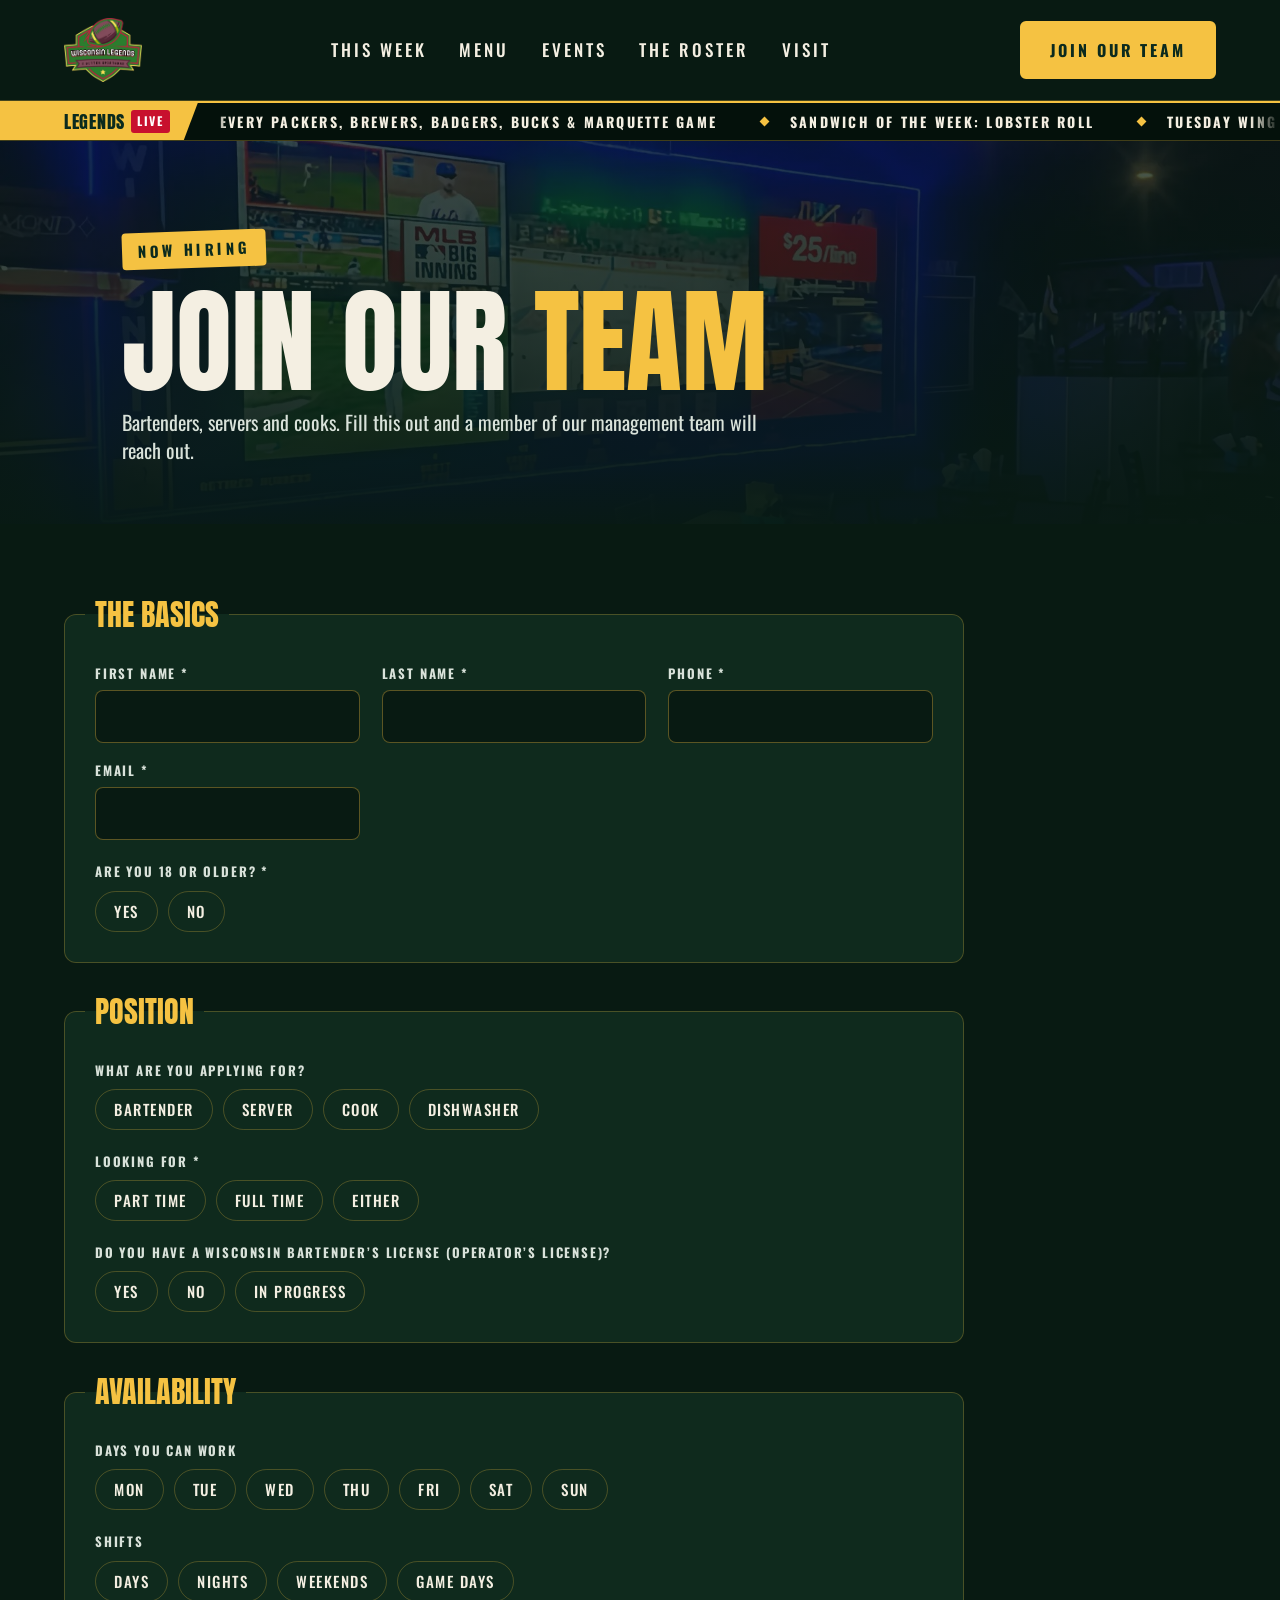
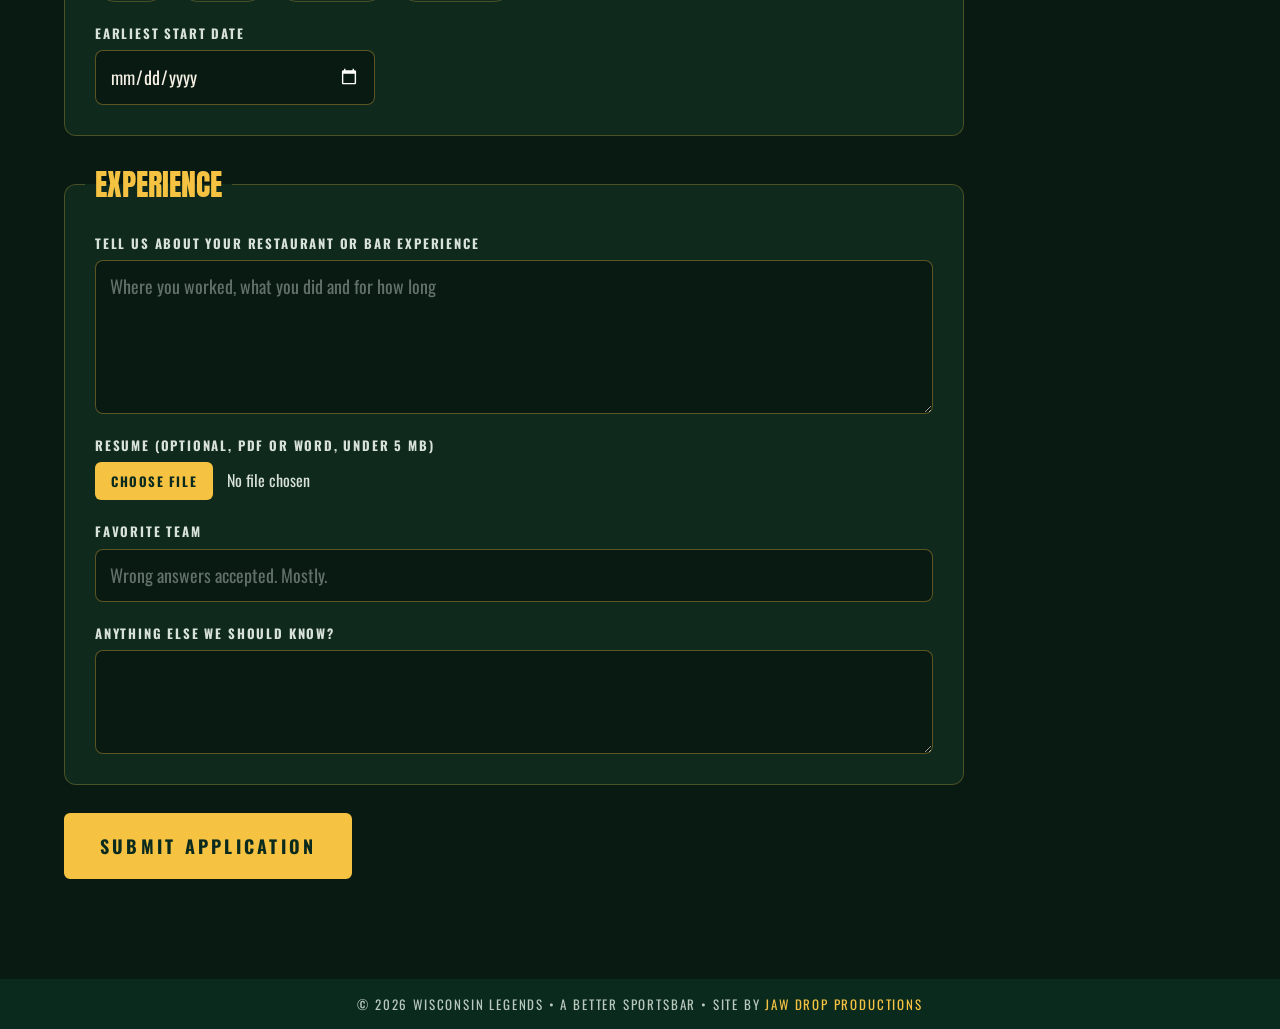
==== apply.html @ 624fd3b6 "Add files via upload" ====
<!doctype html>
<html lang="en">
<head>
<meta charset="utf-8">
<meta name="viewport" content="width=device-width, initial-scale=1">
<title>Join Our Team | Wisconsin Legends, Okauchee WI</title>
<meta name="description" content="Now hiring bartenders, servers and cooks at Wisconsin Legends in Okauchee, WI. Apply online.">
<link rel="icon" type="image/png" href="images/favicon.png">
<link rel="preconnect" href="https://fonts.googleapis.com">
<link rel="preconnect" href="https://fonts.gstatic.com" crossorigin>
<link href="https://fonts.googleapis.com/css2?family=Anton&family=Oswald:wght@400;500;700&display=swap" rel="stylesheet">
<link rel="stylesheet" href="styles.css?v=20261103q">
</head>
<body>

<header class="topbar">
<nav class="nav">
  <a class="logo" href="index.html"><img src="images/logo.png" alt="Wisconsin Legends"></a>
  <ul>
    <li><a href="index.html#week">This Week</a></li>
    <li><a href="menu.html">Menu</a></li>
    <li><a href="index.html#events">Events</a></li>
    <li><a href="index.html#crew">The Roster</a></li>
    <li><a href="index.html#visit">Visit</a></li>
  </ul>
  <a class="btn btn-gold" href="apply.html">Join Our Team</a>
</nav>
  <div class="ticker" aria-label="Legends news">
    <span class="tk-label">Legends<b>Live</b></span>
    <div class="tk-track"><div class="tk-move"><span class="tk-item">Every Packers, Brewers, Badgers, Bucks &amp; Marquette game</span><span class="tk-item">Sandwich of the Week: Lobster Roll</span><span class="tk-item">Tuesday Wing Night: 75&cent; wings + Bingo at 6:30</span><span class="tk-item">Wednesday: $3 Tacos</span><span class="tk-item">Friday Fish Fry</span><span class="tk-item">Breakfast from 11 AM for noon Packers kickoffs</span><span class="tk-item">Widows Weekend: Sat Nov 21</span><span class="tk-item">Thankful &amp; Thirsty: Wed Nov 25</span><span class="tk-item">Jingle &amp; Mingle: Sat Dec 19</span><span class="tk-item">N49W34630 E Wisconsin Ave, Okauchee</span><span class="tk-item">(262) 468-2008</span><span aria-hidden="true" class="tk-dup"><span class="tk-item">Every Packers, Brewers, Badgers, Bucks &amp; Marquette game</span><span class="tk-item">Sandwich of the Week: Lobster Roll</span><span class="tk-item">Tuesday Wing Night: 75&cent; wings + Bingo at 6:30</span><span class="tk-item">Wednesday: $3 Tacos</span><span class="tk-item">Friday Fish Fry</span><span class="tk-item">Breakfast from 11 AM for noon Packers kickoffs</span><span class="tk-item">Widows Weekend: Sat Nov 21</span><span class="tk-item">Thankful &amp; Thirsty: Wed Nov 25</span><span class="tk-item">Jingle &amp; Mingle: Sat Dec 19</span><span class="tk-item">N49W34630 E Wisconsin Ave, Okauchee</span><span class="tk-item">(262) 468-2008</span></span></div></div>
  </div>
</header>

<header class="page-hero apply-hero">
  <div class="wrap">
    <span class="tag">Now Hiring</span>
    <h1 style="margin-top:22px">Join Our <span class="hl">Team</span></h1>
    <p>Bartenders, servers and cooks. Fill this out and a member of our management team will reach out.</p>
  </div>
</header>

<section class="apply">
  <div class="wrap">
    <div class="sent" id="sent" hidden>
      <span class="tag">Application Received</span>
      <h2>You&rsquo;re on the <span class="hl">Depth Chart</span></h2>
      <p>Thanks for applying. We&rsquo;ll look it over and reach out soon.</p>
      <a class="btn btn-gold" href="index.html">Back to Home</a>
    </div>
    <form id="apply" class="aform" action="https://formsubmit.co/weissj1010@gmail.com" method="POST" enctype="multipart/form-data">
      <input type="hidden" name="_subject" value="New Job Application - Wisconsin Legends">
      <input type="hidden" name="_template" value="table">
      <input type="hidden" name="_captcha" value="false">
      <input type="hidden" name="_next" id="next" value="">
      <input type="text" name="_honey" class="hp" tabindex="-1" autocomplete="off">

      <fieldset><legend>The Basics</legend>
        <div class="grid2">
          <label class="fld"><span>First Name *</span><input name="First Name" required autocomplete="given-name"></label>
          <label class="fld"><span>Last Name *</span><input name="Last Name" required autocomplete="family-name"></label>
          <label class="fld"><span>Phone *</span><input name="Phone" type="tel" required autocomplete="tel"></label>
          <label class="fld"><span>Email *</span><input name="email" type="email" required autocomplete="email"></label>
        </div>
        <div class="q"><span>Are you 18 or older? *</span><div class="opts"><label class="chk"><input type="radio" name="18 or Older" value="Yes" required><span>Yes</span></label><label class="chk"><input type="radio" name="18 or Older" value="No" required><span>No</span></label></div></div>
      </fieldset>

      <fieldset><legend>Position</legend>
        <div class="q"><span>What are you applying for?</span><div class="opts"><label class="chk"><input type="checkbox" name="Position" value="Bartender"><span>Bartender</span></label><label class="chk"><input type="checkbox" name="Position" value="Server"><span>Server</span></label><label class="chk"><input type="checkbox" name="Position" value="Cook"><span>Cook</span></label><label class="chk"><input type="checkbox" name="Position" value="Dishwasher"><span>Dishwasher</span></label></div></div>
        <div class="q"><span>Looking for *</span><div class="opts"><label class="chk"><input type="radio" name="Hours" value="Part Time" required><span>Part Time</span></label><label class="chk"><input type="radio" name="Hours" value="Full Time" required><span>Full Time</span></label><label class="chk"><input type="radio" name="Hours" value="Either" required><span>Either</span></label></div></div>
        <div class="q"><span>Do you have a Wisconsin bartender&rsquo;s license (Operator&rsquo;s License)?</span><div class="opts"><label class="chk"><input type="radio" name="Bartender License" value="Yes"><span>Yes</span></label><label class="chk"><input type="radio" name="Bartender License" value="No"><span>No</span></label><label class="chk"><input type="radio" name="Bartender License" value="In Progress"><span>In Progress</span></label></div></div>
      </fieldset>

      <fieldset><legend>Availability</legend>
        <div class="q"><span>Days you can work</span><div class="opts"><label class="chk"><input type="checkbox" name="Days Available" value="Mon"><span>Mon</span></label><label class="chk"><input type="checkbox" name="Days Available" value="Tue"><span>Tue</span></label><label class="chk"><input type="checkbox" name="Days Available" value="Wed"><span>Wed</span></label><label class="chk"><input type="checkbox" name="Days Available" value="Thu"><span>Thu</span></label><label class="chk"><input type="checkbox" name="Days Available" value="Fri"><span>Fri</span></label><label class="chk"><input type="checkbox" name="Days Available" value="Sat"><span>Sat</span></label><label class="chk"><input type="checkbox" name="Days Available" value="Sun"><span>Sun</span></label></div></div>
        <div class="q"><span>Shifts</span><div class="opts"><label class="chk"><input type="checkbox" name="Shifts" value="Days"><span>Days</span></label><label class="chk"><input type="checkbox" name="Shifts" value="Nights"><span>Nights</span></label><label class="chk"><input type="checkbox" name="Shifts" value="Weekends"><span>Weekends</span></label><label class="chk"><input type="checkbox" name="Shifts" value="Game Days"><span>Game Days</span></label></div></div>
        <label class="fld narrow"><span>Earliest start date</span><input name="Start Date" type="date"></label>
      </fieldset>

      <fieldset><legend>Experience</legend>
        <label class="fld"><span>Tell us about your restaurant or bar experience</span><textarea name="Experience" rows="5" placeholder="Where you worked, what you did and for how long"></textarea></label>
        <label class="fld"><span>Resume (optional, PDF or Word, under 5 MB)</span><input name="Resume" type="file" accept=".pdf,.doc,.docx"></label>
        <label class="fld"><span>Favorite team</span><input name="Favorite Team" placeholder="Wrong answers accepted. Mostly."></label>
        <label class="fld"><span>Anything else we should know?</span><textarea name="Notes" rows="3"></textarea></label>
      </fieldset>

      <button class="btn btn-gold submit" type="submit">Submit Application</button>
    </form>
  </div>
</section>

<footer>
  <div class="fine">&copy; 2026 Wisconsin Legends &bull; A Better Sportsbar &bull; Site by <a href="https://jawdropproductions.com" target="_blank" rel="noopener">JAW DROP Productions</a></div>
</footer>

<script>(function(){var n=document.querySelector(".topbar");function f(){document.documentElement.style.setProperty("--navh",n.offsetHeight+"px")}f();addEventListener("resize",f)})();</script>
<script>
(function(){var n=document.getElementById("next");n.value=location.origin+location.pathname+"?sent=1";
if(/[?&]sent=1/.test(location.search)){document.getElementById("apply").hidden=true;document.getElementById("sent").hidden=false}
document.getElementById("apply").addEventListener("submit",function(){var b=this.querySelector(".submit");b.textContent="Sending...";b.disabled=true})})();
</script>
</body>
</html>
---- styles.css ----
:root{
  --green:#081a12;
  --green2:#0f2a1d;
  --gold:#f5c242;
  --gold2:#ffe08a;
  --ink:#0b2a1e;
  --cream:#f4efe2;
  --muted:#b9c8bd;
  --soft:#d9e2da;
  --line:rgba(245,194,66,.25);
}
*{box-sizing:border-box}
html{scroll-behavior:smooth}
body{margin:0;background:var(--green);color:var(--cream);font-family:Oswald,"Arial Narrow",sans-serif;line-height:1.4}
a{color:var(--gold);text-decoration:none}
a:hover{color:var(--gold2)}
img{max-width:100%;display:block}
h1,h2,h3{font-family:Anton,Impact,sans-serif;font-weight:400;margin:0;line-height:.95;text-transform:uppercase}
.wrap{max-width:1280px;margin:0 auto;padding:0 5%}
.btn{display:inline-block;font-weight:700;letter-spacing:.18em;font-size:16px;padding:16px 28px;border-radius:6px;text-transform:uppercase;border:2px solid var(--gold)}
.btn-gold{background:var(--gold);color:var(--ink)}
.btn-gold:hover{background:var(--gold2);color:var(--ink)}
.btn-line{color:var(--gold)}
.btn-line:hover{background:rgba(245,194,66,.12)}
.tag{display:inline-block;background:var(--gold);color:var(--ink);font-weight:700;letter-spacing:.24em;font-size:15px;padding:8px 16px;border-radius:4px;transform:rotate(-2deg);text-transform:uppercase}
.hl{color:var(--gold)}
.eyebrow{letter-spacing:.22em;font-weight:500;color:var(--muted);font-size:16px;text-transform:uppercase}

/* ticker */


/* nav */
.nav{display:flex;flex-wrap:wrap;align-items:center;justify-content:space-between;gap:16px;padding:18px 5%;border-bottom:1px solid var(--line)}
.nav .logo img{height:64px;width:auto}
.nav ul{list-style:none;margin:0;padding:0;display:flex;flex-wrap:wrap;gap:8px 32px;font-weight:500;font-size:17px;letter-spacing:.18em;text-transform:uppercase}
.nav ul a{color:var(--cream)}
.nav ul a:hover{color:var(--gold)}

/* hero */
.hero{padding:120px 5% 110px;background:linear-gradient(90deg,rgba(8,26,18,.96) 0%,rgba(8,26,18,.82) 45%,rgba(8,26,18,.35) 100%),url(images/hero.jpg) center/cover}
.hero-inner{max-width:760px;display:flex;flex-direction:column;gap:26px;align-items:flex-start}
.hero h1{font-size:clamp(64px,9vw,140px);line-height:.9}
.hero p{margin:0;font-size:22px;line-height:1.5;color:var(--soft);max-width:560px}
.hero .cta{display:flex;flex-wrap:wrap;gap:14px}

/* stats */
.stats{background:var(--green2);border-top:4px solid var(--gold);border-bottom:1px solid var(--line)}
.stats .wrap{display:grid;grid-template-columns:repeat(auto-fit,minmax(200px,1fr));padding:0}
.stat{padding:34px 20px;text-align:center;border-right:1px solid rgba(245,194,66,.18)}
.stat:last-child{border-right:none}
.stat b{display:block;font-family:Anton,Impact,sans-serif;font-weight:400;font-size:72px;line-height:1;color:var(--gold)}
.stat span{display:block;letter-spacing:.24em;font-weight:700;font-size:15px;margin-top:8px;text-transform:uppercase}

/* sections */
section{padding:100px 0}
.sec-head{display:flex;flex-wrap:wrap;align-items:flex-end;justify-content:space-between;gap:16px;margin-bottom:40px}
.sec-head h2{font-size:clamp(48px,6vw,84px)}
.band{background:var(--green2);border-top:1px solid var(--line);border-bottom:1px solid var(--line)}

/* week cards */
.week{display:grid;grid-template-columns:repeat(auto-fit,minmax(220px,1fr));gap:16px}
.card{background:var(--green2);border:1px solid var(--line);border-radius:10px;padding:26px}
.card .day{color:var(--gold);letter-spacing:.24em;font-weight:700;font-size:14px;text-transform:uppercase}
.card h3{font-size:40px;margin:10px 0 8px}
.card p{margin:0;color:var(--soft);font-size:17px}
.card.gold{background:var(--gold);color:var(--ink);border-color:var(--gold)}
.card.gold .day,.card.gold p{color:var(--ink)}
.card.gold p{font-weight:500}

/* sandwich of the week */
.sotw{display:flex;flex-wrap:wrap;background:var(--green2);padding:0}
.sotw-img{flex:1 1 480px;min-height:520px;background:url(images/sandwich-of-the-week.jpg) 50% 60%/cover}
.sotw-text{flex:1 1 480px;padding:80px 5%;display:flex;flex-direction:column;justify-content:center;align-items:flex-start;gap:20px}
.sotw h2{font-size:clamp(56px,7vw,104px);line-height:.9}
.sotw p{margin:0;font-size:21px;line-height:1.5;color:var(--soft);max-width:520px}
.sotw .meta{display:flex;flex-wrap:wrap;gap:10px 28px;letter-spacing:.2em;font-weight:700;font-size:16px;text-transform:uppercase}

/* menu */
.menu{display:grid;grid-template-columns:repeat(auto-fit,minmax(260px,1fr));gap:18px}
.dish{background:var(--green2);border-radius:10px;overflow:hidden;border:1px solid rgba(245,194,66,.18)}
.dish img{width:100%;height:240px;object-fit:cover}
.dish div{padding:20px 22px}
.dish h3{font-size:30px}
.dish p{margin:4px 0 0;color:var(--muted);font-size:16px}

/* events */
.events{display:flex;flex-direction:column;gap:14px}
.event{display:flex;flex-wrap:wrap;align-items:center;gap:20px 32px;background:var(--green);border-radius:10px;padding:22px 28px}
.date{width:96px;text-align:center;border:2px solid var(--gold);border-radius:8px;padding:8px 0;font-family:Anton,Impact,sans-serif;text-transform:uppercase}
.date small{display:block;font-family:Oswald,sans-serif;letter-spacing:.2em;font-size:13px;font-weight:700}
.date em{display:block;font-style:normal;font-size:22px;color:var(--gold);line-height:1.1}
.date b{display:block;font-weight:400;font-size:44px;line-height:1}
.event .info{flex:1 1 320px}
.event h3{font-size:38px}
.event p{margin:8px 0 0;color:var(--muted);letter-spacing:.14em;font-weight:500;font-size:15px;text-transform:uppercase}
.event a{font-weight:700;letter-spacing:.18em;font-size:15px;text-transform:uppercase}

/* crew */
.crew{display:grid;grid-template-columns:repeat(auto-fill,minmax(220px,1fr));gap:22px}
.squad+.squad{margin-top:56px;padding-top:44px;border-top:1px solid var(--line)}
.squad-head{display:flex;flex-wrap:wrap;align-items:baseline;gap:6px 20px;margin-bottom:24px}
.squad-head h3{font-size:clamp(34px,4vw,52px)}
.card-soon,.card-back{width:100%;height:100%;border:3px solid var(--gold);border-radius:14px;background:radial-gradient(circle at 50% 38%,rgba(245,194,66,.18),transparent 60%),var(--green2);display:flex;flex-direction:column;align-items:center;justify-content:center;gap:14px;padding:24px;text-align:center}
.card-soon img{width:62%;opacity:.9}
.card-soon b{font-family:Anton,Impact,sans-serif;font-weight:400;font-size:30px;line-height:1;text-transform:uppercase;color:var(--gold)}
.card-soon span{letter-spacing:.22em;font-weight:700;font-size:13px;text-transform:uppercase;color:var(--muted)}

/* footer */
footer{background:var(--gold);color:var(--ink)}
footer .wrap{padding-top:80px;padding-bottom:80px;display:flex;flex-wrap:wrap;gap:40px;align-items:center;justify-content:space-between}
footer h2{font-size:clamp(48px,6vw,84px);margin-bottom:18px}
footer .addr{font-weight:700;letter-spacing:.14em;font-size:18px;line-height:1.8;text-transform:uppercase}
footer .addr a{color:var(--ink)}
.hours{flex:1 1 300px;display:flex;flex-direction:column;gap:10px;font-size:18px;font-weight:500}
.hours .label{letter-spacing:.24em;font-weight:700;font-size:15px;text-transform:uppercase}
.hours .cta{display:flex;flex-wrap:wrap;gap:12px;margin-top:12px}
footer .btn{border-color:var(--ink)}
footer .btn-dark{background:var(--ink);color:var(--gold)}
footer .btn-dark:hover{background:#143826;color:var(--gold2)}
footer .btn-line{color:var(--ink)}
footer .btn-line:hover{background:rgba(11,42,30,.1)}
.fine{background:var(--ink);color:var(--muted);text-align:center;font-size:13px;letter-spacing:.14em;padding:16px 5%;text-transform:uppercase}
.fine a{color:var(--gold)}

@media (max-width:640px){
  section{padding:70px 0}
  .hero{padding:80px 5% 70px}
  .stat{border-right:none;border-bottom:1px solid rgba(245,194,66,.18)}
}

/* ===== menu page ===== */
.page-hero{padding:90px 5% 60px;background:linear-gradient(180deg,rgba(8,26,18,.75),rgba(8,26,18,.97)),url(images/big10.jpg) center 40%/cover}
.page-hero h1{font-size:clamp(64px,9vw,130px);line-height:.9}
.page-hero p{margin:14px 0 0;font-size:20px;color:var(--soft);max-width:640px}
.menu-nav{position:sticky;top:0;z-index:5;background:var(--green2);border-top:1px solid var(--line);border-bottom:1px solid var(--line)}
.menu-nav ul{list-style:none;margin:0;padding:0 5%;display:flex;flex-wrap:wrap;gap:4px 26px;font-weight:700;font-size:14px;letter-spacing:.18em;text-transform:uppercase;justify-content:center}
.menu-nav a{display:block;padding:14px 0;color:var(--cream)}
.menu-nav a:hover{color:var(--gold)}
.msec{padding:80px 0}
.msec+.msec{border-top:1px solid var(--line)}
.msec-head{display:flex;flex-wrap:wrap;gap:30px 48px;align-items:center;margin-bottom:36px}
.msec-head img{width:280px;height:200px;object-fit:cover;border-radius:10px;border:1px solid var(--line)}
.msec-head h2{font-size:clamp(44px,5.5vw,76px)}
.msec-head .note{color:var(--soft);font-size:17px;max-width:560px;margin:10px 0 0;line-height:1.5}
.mgrid{display:grid;grid-template-columns:repeat(auto-fit,minmax(300px,1fr));gap:12px 40px}
.item{display:flex;flex-direction:column;gap:4px;padding:14px 0;border-bottom:1px dashed rgba(245,194,66,.25)}
.item .row{display:flex;align-items:baseline;gap:12px}
.item .name{font-family:Anton,Impact,sans-serif;font-size:22px;letter-spacing:.02em;text-transform:uppercase}
.item .dots{flex:1;border-bottom:2px dotted rgba(245,194,66,.35);transform:translateY(-6px)}
.item .price{font-family:Anton,Impact,sans-serif;font-size:22px;color:var(--gold)}
.item p{margin:0;color:var(--muted);font-size:15.5px;line-height:1.45}
.sub{margin:34px 0 10px;color:var(--gold);letter-spacing:.24em;font-weight:700;font-size:14px;text-transform:uppercase}
.pill-list{display:flex;flex-wrap:wrap;gap:8px;margin-top:6px}
.pill{border:1px solid var(--line);border-radius:999px;padding:6px 14px;font-size:14px;letter-spacing:.08em;text-transform:uppercase;font-weight:500}
.pill.hot{border-color:#e05a2b;color:#ff9a6e}
.sides{display:grid;grid-template-columns:repeat(auto-fit,minmax(200px,1fr));gap:8px 32px}
.sides .item{padding:10px 0}
.fine-print{color:var(--muted);font-size:14px;letter-spacing:.06em;margin-top:18px}
.cta-band{background:var(--gold);color:var(--ink);text-align:center;padding:70px 5%}
.cta-band h2{font-size:clamp(44px,6vw,80px);margin-bottom:16px}
.cta-band p{margin:0 0 24px;font-size:19px;font-weight:500}
@media (max-width:640px){.msec{padding:56px 0}.msec-head img{width:100%;height:180px}}
.event{position:relative}
.event .ev-icon{height:60px;width:120px;object-fit:contain;flex:none;margin:-10px 0;filter:drop-shadow(0 6px 10px rgba(0,0,0,.55))}
@media (max-width:640px){.event .ev-icon{position:absolute;top:24px;right:22px;margin:0;height:56px;width:96px}}
.sotw-img{border-radius:18px;margin:48px 0 48px 5%;box-shadow:0 18px 40px rgba(0,0,0,.45)}
@media (max-width:640px){.sotw-img{margin:28px 5% 0;min-height:360px}}

/* roster tabs + flip slots */
.roster-head{margin-bottom:18px}
.roster-tabs{display:flex;flex-wrap:wrap;gap:10px 36px;margin-bottom:34px;border-bottom:1px solid var(--line)}
.roster-tabs button{background:none;border:0;border-bottom:3px solid transparent;margin-bottom:-1px;padding:0 0 12px;cursor:pointer;font-family:Anton,Impact,sans-serif;font-size:clamp(24px,2.6vw,34px);text-transform:uppercase;color:var(--muted);text-align:left;line-height:1}
.roster-tabs button small{display:block;margin-top:6px;font-family:Oswald,sans-serif;font-weight:700;font-size:12px;letter-spacing:.24em;color:var(--muted);opacity:.7}
.roster-tabs button:hover{color:var(--cream)}
.roster-tabs button.on{color:var(--gold);border-bottom-color:var(--gold)}
.roster-tabs button.on small{color:var(--cream);opacity:1}
.slot{aspect-ratio:600/840;perspective:1400px}
.slot[hidden]{display:none}
.slot-inner{position:relative;width:100%;height:100%;transform-style:preserve-3d;transition:transform .7s cubic-bezier(.2,.7,.2,1)}
.face{position:absolute;inset:0;backface-visibility:hidden;-webkit-backface-visibility:hidden}
.face.b{transform:rotateY(180deg)}
.face img{width:100%;height:100%;object-fit:contain}
.card-back{display:flex;align-items:center;justify-content:center;border:3px solid var(--gold);border-radius:14px;background:radial-gradient(circle at 50% 50%,rgba(245,194,66,.22),transparent 62%),var(--green2)}
.card-back img,.card-soon img{width:62%;height:auto}
@media (max-width:640px){.roster-tabs{gap:8px 22px}.crew{grid-template-columns:repeat(2,1fr);gap:14px}}
/* sticky top menu */
.topbar{position:sticky;top:0;z-index:20;background:var(--green)}
[id]{scroll-margin-top:calc(var(--navh,90px) + 10px)}
.menu-nav{top:var(--navh,0px)}
.msec{scroll-margin-top:calc(var(--navh,90px) + 56px)}
@media (max-width:640px){
  .nav{padding:10px 16px;gap:8px 12px}
  .nav .logo img{height:44px}
  .nav .btn{padding:10px 14px;font-size:12px;letter-spacing:.14em}
  .nav ul{order:3;width:100%;flex-wrap:nowrap;overflow-x:auto;gap:24px;font-size:14px;letter-spacing:.16em;scrollbar-width:none;padding-bottom:2px}
  .nav ul::-webkit-scrollbar{display:none}
  .nav ul a{white-space:nowrap}
}
@media (max-width:640px){
  .menu-nav ul{flex-wrap:nowrap;overflow-x:auto;justify-content:flex-start;gap:22px;padding:0 16px;scrollbar-width:none}
  .menu-nav ul::-webkit-scrollbar{display:none}
  .menu-nav a{white-space:nowrap;padding:12px 0;font-size:13px}
  .roster-tabs{flex-wrap:nowrap;justify-content:space-between;gap:10px}
  .roster-tabs button{font-size:19px}
  .roster-tabs button small{font-size:9px;letter-spacing:.14em}
}
.card-soon b{font-size:clamp(40px,4.4vw,60px)}
.card-soon .role{display:flex;align-items:center;gap:10px;color:var(--cream);font-size:12px;letter-spacing:.22em}
.card-soon .role::before,.card-soon .role::after{content:"";width:22px;height:1px;background:var(--gold)}
.card-soon .role{white-space:nowrap}
@media (max-width:640px){.card-soon{padding:16px 10px}.card-soon .role{font-size:10px;letter-spacing:.14em;gap:6px}.card-soon .role::before,.card-soon .role::after{width:12px}}
/* sports ticker */
.ticker{display:flex;align-items:stretch;height:40px;background:#04110b;border-top:2px solid var(--gold);border-bottom:1px solid var(--line);overflow:hidden;text-transform:uppercase}
.tk-label{flex:none;display:flex;align-items:center;gap:6px;padding:0 16px 0 5%;background:var(--gold);color:var(--ink);font-family:Anton,Impact,sans-serif;font-size:18px;letter-spacing:.04em;clip-path:polygon(0 0,100% 0,calc(100% - 14px) 100%,0 100%);padding-right:28px;position:relative;z-index:1}
.tk-label b{font-weight:400;background:#c8102e;color:#fff;font-size:12px;letter-spacing:.14em;padding:3px 6px;border-radius:3px;font-family:Oswald,sans-serif;font-weight:700}
.tk-track{flex:1;overflow:hidden;display:flex;align-items:center;-webkit-mask-image:linear-gradient(90deg,transparent,#000 30px,#000 calc(100% - 30px),transparent);mask-image:linear-gradient(90deg,transparent,#000 30px,#000 calc(100% - 30px),transparent)}
.tk-move{display:flex;width:max-content;animation:tk 70s linear infinite}
.tk-dup{display:flex}
.ticker:hover .tk-move{animation-play-state:paused}
.tk-item{display:flex;align-items:center;white-space:nowrap;font-weight:700;font-size:14px;letter-spacing:.16em;color:var(--cream);padding:0 22px}
.tk-item::after{content:"";width:7px;height:7px;background:var(--gold);transform:rotate(45deg);margin-left:44px;margin-right:-22px}
@keyframes tk{from{transform:translateX(0)}to{transform:translateX(-50%)}}
@media (prefers-reduced-motion:reduce){.tk-move{animation-duration:200s}}
@media (max-width:640px){.ticker{height:34px}.tk-label{padding-left:16px;font-size:15px;padding-right:22px}.tk-label b{font-size:10px}.tk-item{font-size:12px}}
@media (min-width:641px){.event .ev-icon{height:118px;width:210px;margin:-40px 0}}
.roster-tabs button{white-space:nowrap}
@media (max-width:640px){.roster-tabs{justify-content:flex-start;gap:22px;overflow-x:auto;scrollbar-width:none;margin-left:-16px;margin-right:-16px;padding:0 16px}.roster-tabs::-webkit-scrollbar{display:none}.roster-tabs button{flex:none}}
@media (max-width:640px){.roster-tabs{justify-content:space-between;gap:12px;overflow:visible;margin-left:0;margin-right:0;padding:0}.roster-tabs button{font-size:17px}.roster-tabs button small{font-size:8.5px;letter-spacing:.08em}}
@media (max-width:370px){.roster-tabs{gap:8px}.roster-tabs button{font-size:16px}.roster-tabs button small{font-size:8px;letter-spacing:.06em}}
/* apply page */
.apply-hero{background:linear-gradient(180deg,rgba(8,26,18,.72),rgba(8,26,18,.97)),url(images/hero.jpg) center 40%/cover}
.apply{padding:70px 0 100px}
.aform{max-width:900px;display:flex;flex-direction:column;gap:28px}
.aform fieldset{border:1px solid var(--line);border-radius:12px;padding:28px 30px 30px;margin:0;background:var(--green2);display:flex;flex-direction:column;gap:22px}
.aform legend{font-family:Anton,Impact,sans-serif;font-size:30px;text-transform:uppercase;color:var(--gold);padding:0 10px;margin-left:-10px}
.grid2{display:grid;grid-template-columns:repeat(auto-fit,minmax(260px,1fr));gap:18px 22px}
.fld{display:flex;flex-direction:column;gap:8px}
.fld.narrow{max-width:280px}
.fld>span,.q>span{font-weight:700;letter-spacing:.14em;font-size:13px;text-transform:uppercase;color:var(--soft)}
.aform input:not([type=checkbox]):not([type=radio]):not([type=file]),.aform textarea{font:inherit;font-size:18px;color:var(--cream);background:var(--green);border:1px solid rgba(245,194,66,.35);border-radius:8px;padding:13px 14px;width:100%}
.aform input:focus,.aform textarea:focus{outline:2px solid var(--gold);outline-offset:1px;border-color:var(--gold)}
.aform input[type=date]{color-scheme:dark}
.aform input[type=file]{font:inherit;color:var(--soft)}
.aform input[type=file]::file-selector-button{font:inherit;font-weight:700;letter-spacing:.12em;text-transform:uppercase;font-size:13px;background:var(--gold);color:var(--ink);border:0;border-radius:6px;padding:10px 16px;margin-right:14px;cursor:pointer}
.aform ::placeholder{color:rgba(185,200,189,.5)}
.q{display:flex;flex-direction:column;gap:10px}
.opts{display:flex;flex-wrap:wrap;gap:10px}
.chk{position:relative;cursor:pointer}
.chk input{position:absolute;opacity:0;pointer-events:none}
.chk span{display:block;border:1px solid var(--line);border-radius:999px;padding:9px 18px;font-weight:500;letter-spacing:.1em;text-transform:uppercase;font-size:15px;transition:background .15s,color .15s}
.chk:hover span{border-color:var(--gold)}
.chk input:checked+span{background:var(--gold);color:var(--ink);border-color:var(--gold);font-weight:700}
.chk input:focus-visible+span{outline:2px solid var(--gold);outline-offset:2px}
.hp{position:absolute;left:-9999px}
.submit{align-self:flex-start;font-size:18px;padding:18px 34px;cursor:pointer}
.submit:disabled{opacity:.6}
.sent{max-width:700px;display:flex;flex-direction:column;align-items:flex-start;gap:20px;padding:40px 0}
.sent h2{font-size:clamp(48px,6vw,80px)}
.sent p{margin:0;font-size:20px;color:var(--soft)}
@media (max-width:640px){.aform fieldset{padding:22px 18px}.chk span{font-size:13px;padding:8px 14px}}
.sent[hidden],.aform[hidden]{display:none}
.submit{font-family:Oswald,"Arial Narrow",sans-serif}

/* ===== Legends Field scoreboard (Sandwich of the Week) ===== */
.lf{position:relative;padding:70px 0 0;overflow:hidden;background:linear-gradient(180deg,#1a2a33 0%,#22343c 38%,#0d1f17 72%,var(--green) 100%)}
.lf-sky{position:absolute;inset:0;background:radial-gradient(ellipse at 15% 0%,rgba(255,244,214,.16),transparent 45%),radial-gradient(ellipse at 85% 0%,rgba(255,244,214,.16),transparent 45%);pointer-events:none}
.lf-board{position:relative;max-width:1600px;margin:0 auto;padding:0 2%}
.lf-sign{display:flex;justify-content:center;position:relative;padding-bottom:18px}
.lf-sign::after{content:"";position:absolute;left:24%;right:24%;bottom:0;height:22px;background:repeating-linear-gradient(60deg,transparent 0 16px,#1e3b2c 16px 20px),repeating-linear-gradient(-60deg,transparent 0 16px,#1e3b2c 16px 20px);border-top:4px solid #1e3b2c;border-bottom:4px solid #1e3b2c}
.lf-sign span{font-family:"Alfa Slab One",Georgia,serif;font-size:clamp(40px,7.4vw,108px);letter-spacing:.12em;text-transform:uppercase;line-height:1;background:linear-gradient(180deg,#fdfdfd 0%,#d6dbde 45%,#9aa3a8 55%,#e9ecee 100%);-webkit-background-clip:text;background-clip:text;color:transparent;filter:drop-shadow(0 2px 0 #4c565b) drop-shadow(0 6px 10px rgba(0,0,0,.55));padding:0 .1em}
.lf-rig{display:grid;grid-template-columns:1.1fr .8fr 4fr .8fr 1.1fr;gap:14px;align-items:stretch;background:#16301f;border:6px solid #1e3b2c;border-radius:6px;padding:14px;box-shadow:0 30px 60px rgba(0,0,0,.5);background-image:repeating-linear-gradient(90deg,rgba(255,255,255,.025) 0 2px,transparent 2px 22px)}
.lf-tower{background:#1f4d36;border:3px solid #163a28;border-radius:4px;padding:22px 10px;text-align:center;color:var(--gold);font-family:Anton,Impact,sans-serif;text-transform:uppercase;display:flex;flex-direction:column;align-items:center}
.lf-th{font-size:22px;line-height:1.05;letter-spacing:.04em}
.lf-tower ul{list-style:none;margin:14px 0 0;padding:0;font-size:clamp(15px,1.35vw,20px);line-height:1.55;letter-spacing:.03em}
.lf-side{display:flex;flex-direction:column;gap:12px}
.lf-mini{flex:1;background:#153a27;border:4px solid #0b1f15;border-radius:4px;display:flex;align-items:center;justify-content:center;box-shadow:inset 0 0 30px rgba(0,0,0,.45)}
.lf-mini img{width:84%;filter:drop-shadow(0 6px 10px rgba(0,0,0,.5))}
.lf-plate{background:#123222;border:2px solid #0b1f15;border-radius:3px;text-align:center;padding:10px 4px;font-weight:500;letter-spacing:.16em;font-size:11px;color:#d7dfd9;text-transform:uppercase}
.lf-plate b{display:block;font-family:Anton,Impact,sans-serif;font-weight:400;font-size:clamp(15px,1.4vw,22px);letter-spacing:.06em;color:#fff;margin-top:2px}
.lf-screen{position:relative;overflow:hidden;border:10px solid #0a0f0c;border-radius:4px;background:#f3a81c;min-height:520px;display:flex;flex-direction:column;align-items:center;justify-content:center;text-align:center;padding:28px 20px 24px;color:#1d3326}
.lf-paint{position:absolute;inset:0;background:radial-gradient(ellipse at 8% 30%,rgba(255,236,236,.85),transparent 22%),radial-gradient(ellipse at 4% 80%,rgba(255,236,236,.9),transparent 25%),radial-gradient(ellipse at 96% 20%,rgba(255,236,236,.85),transparent 24%),radial-gradient(ellipse at 94% 75%,rgba(255,236,236,.8),transparent 22%),radial-gradient(ellipse at 50% 50%,#ffbd2e,transparent 70%),repeating-linear-gradient(100deg,rgba(255,255,255,.06) 0 3px,transparent 3px 11px);pointer-events:none}
.lf-screen>*:not(.lf-paint){position:relative}
.lf-kicker{font-weight:700;letter-spacing:.28em;font-size:15px;text-transform:uppercase;background:#1d3326;color:var(--gold);padding:6px 14px;border-radius:3px}
.lf-title{font-family:Anton,Impact,sans-serif;font-size:clamp(48px,5.6vw,100px);white-space:nowrap;line-height:.9;margin:12px 0 4px;color:#1d3326;letter-spacing:.01em}
.lf-mid{display:flex;align-items:center;justify-content:center;gap:0;width:100%;margin:6px 0}
.lf-helm{width:26%;max-width:200px;filter:drop-shadow(0 10px 14px rgba(0,0,0,.35));position:relative;z-index:2}
.lf-helm.gb{transform:scaleX(-1);margin-left:-3%}
.lf-helm.opp{transform:scaleX(-1);margin-right:-3%}
.lf-photo{width:44%;aspect-ratio:4/3;max-width:330px;border-radius:10px;border:5px solid #fff;background:url(images/sandwich-of-the-week.jpg) 50% 60%/cover;box-shadow:0 14px 28px rgba(0,0,0,.35)}
.lf-vs{display:flex;align-items:center;gap:12px;margin-top:10px;font-family:Anton,Impact,sans-serif;text-transform:uppercase}
.lf-vs i{width:46px;height:16px;background:repeating-linear-gradient(135deg,#1d3326 0 5px,transparent 5px 10px)}
.lf-vs .t{font-size:30px;color:#fff;background:#1d3326;padding:4px 14px;border-radius:3px;letter-spacing:.03em}
.lf-vs .v{font-size:24px;color:#1d3326}
.lf-sub{margin-top:12px;font-weight:700;letter-spacing:.2em;font-size:15px;text-transform:uppercase;color:#1d3326}
.lf-caption{text-align:center;color:var(--soft);font-size:19px;max-width:760px;margin:22px auto 0;line-height:1.5}
.lf-stands{height:150px;margin-top:40px;background:repeating-linear-gradient(90deg,transparent 0 11%,rgba(245,194,66,.85) 11% 11.8%),repeating-linear-gradient(180deg,#123a26 0 14px,#0b2a1b 14px 22px);-webkit-mask-image:linear-gradient(180deg,#000 30%,transparent);mask-image:linear-gradient(180deg,#000 30%,transparent);opacity:.9}
@media (max-width:1100px){.lf-rig{grid-template-columns:1fr}.lf-tower,.lf-side{display:none}.lf-screen{min-height:0}}
@media (max-width:640px){.lf{padding-top:46px}.lf-sign span{letter-spacing:.06em}.lf-sign::after{left:10%;right:10%}.lf-rig{padding:8px;border-width:4px}.lf-screen{border-width:6px;padding:20px 10px}.lf-kicker{font-size:11px;letter-spacing:.2em}.lf-helm{width:28%}.lf-photo{width:48%;border-width:3px}.lf-vs{gap:6px}.lf-vs i{display:none}.lf-vs .t{font-size:20px;padding:3px 8px}.lf-vs .v{font-size:16px}.lf-sub{font-size:11px;letter-spacing:.12em}.lf-caption{font-size:16px;padding:0 4px}.lf-stands{height:90px}}
.lf-sign span{white-space:nowrap}
.lf-tower{justify-content:center}
@media (max-width:640px){.lf-sign span{font-size:8.4vw;letter-spacing:.04em}}
.lf-sign{padding-bottom:34px}

.lf-helm.gb{transform:none;margin-left:0;margin-right:-3%}
.lf-helm.opp{transform:none;margin-right:0;margin-left:-3%}
.lf-mini{background:linear-gradient(180deg,rgba(21,58,39,.72),rgba(21,58,39,.82)),url(images/sandwich-of-the-week.jpg) 50% 55%/cover}

/* side wings: one continuous sandwich photo behind tower, screen and plate */
.lf-rig{grid-template-columns:1.9fr 4fr 1.9fr}
.lf-wing{display:grid;gap:0;border:4px solid #0b1f15;border-radius:4px;overflow:hidden;background:linear-gradient(180deg,rgba(18,52,35,.74),rgba(14,42,28,.84)),url(images/sandwich-of-the-week.jpg) 50% 55%/cover}
.lf-wing.l{grid-template-columns:1.1fr .8fr}
.lf-wing.r{grid-template-columns:.8fr 1.1fr}
.lf-wing .lf-tower,.lf-wing .lf-mini,.lf-wing .lf-plate{background:transparent;box-shadow:none;border-radius:0}
.lf-wing .lf-tower{border:0}
.lf-wing.l .lf-tower{border-right:4px solid #0b1f15}
.lf-wing.r .lf-tower{border-left:4px solid #0b1f15}
.lf-wing .lf-side{gap:0}
.lf-wing .lf-mini{border:0;border-bottom:4px solid #0b1f15}
.lf-wing .lf-plate{border:0;background:rgba(8,26,18,.45)}
.lf-wing .lf-tower{text-shadow:0 2px 6px rgba(0,0,0,.6)}
@media (max-width:1100px){.lf-wing{display:none}.lf-rig{grid-template-columns:1fr}}

/* sign sits on its truss, truss spans the full text and rests on the board */
.lf-sign{padding-bottom:0}
.lf-sign::after{display:none}
.lf-sw{position:relative;display:inline-block;padding:0 1.2%}
.lf-sign span{display:block;line-height:.74;padding-top:.06em}
.lf-sw::after{content:"";display:block;height:clamp(18px,2.4vw,34px);margin:0 -1%;background:repeating-linear-gradient(60deg,transparent 0 14px,#1e3b2c 14px 18px),repeating-linear-gradient(-60deg,transparent 0 14px,#1e3b2c 14px 18px);border-top:5px solid #1e3b2c;border-bottom:5px solid #1e3b2c;box-shadow:0 -2px 0 rgba(255,255,255,.06)}
@media (max-width:640px){.lf-sw::after{border-width:3px;background:repeating-linear-gradient(60deg,transparent 0 8px,#1e3b2c 8px 11px),repeating-linear-gradient(-60deg,transparent 0 8px,#1e3b2c 8px 11px)}}
.lf-sw::after{border-color:#2c5a41;background:repeating-linear-gradient(60deg,transparent 0 14px,#2c5a41 14px 18px),repeating-linear-gradient(-60deg,transparent 0 14px,#2c5a41 14px 18px)}
@media (max-width:640px){.lf-sw::after{background:repeating-linear-gradient(60deg,transparent 0 8px,#2c5a41 8px 11px),repeating-linear-gradient(-60deg,transparent 0 8px,#2c5a41 8px 11px)}}

.lf-tower{justify-content:flex-start;padding-top:28px}
.lf-tower ul{font-size:clamp(17px,1.6vw,26px);line-height:1.38}

.lf-tower ul li.sm{font-size:.7em;color:#f4efe2;letter-spacing:.06em;line-height:1.5}
.lf-tower ul li.sm:first-of-type,.lf-tower ul li:nth-child(5){margin-top:14px}
.lf-tower ul.deals{font-size:clamp(13px,1.05vw,17px);line-height:1.15;color:#f4efe2;letter-spacing:.04em}
.lf-tower ul.deals li{margin-bottom:12px}
.lf-tower ul.deals b{display:block;font-weight:400;color:var(--gold);font-size:2em;line-height:1}

.lf-tower ul li:nth-child(5){margin-top:0}.lf-tower ul li.sm:first-of-type{margin-top:14px}
.lf-tower ul li:not(.sm)+li.sm{margin-top:16px}
.lf-tower{justify-content:center;padding-top:22px;padding-bottom:22px}
.lf-tower ul.deals li:last-child{margin-bottom:0}

.hero-inner{max-width:1100px}
.hero h1{font-size:clamp(46px,7.2vw,118px)}
.hero h1 .nw{white-space:nowrap}
@media (max-width:640px){.hero h1{font-size:9.4vw}}
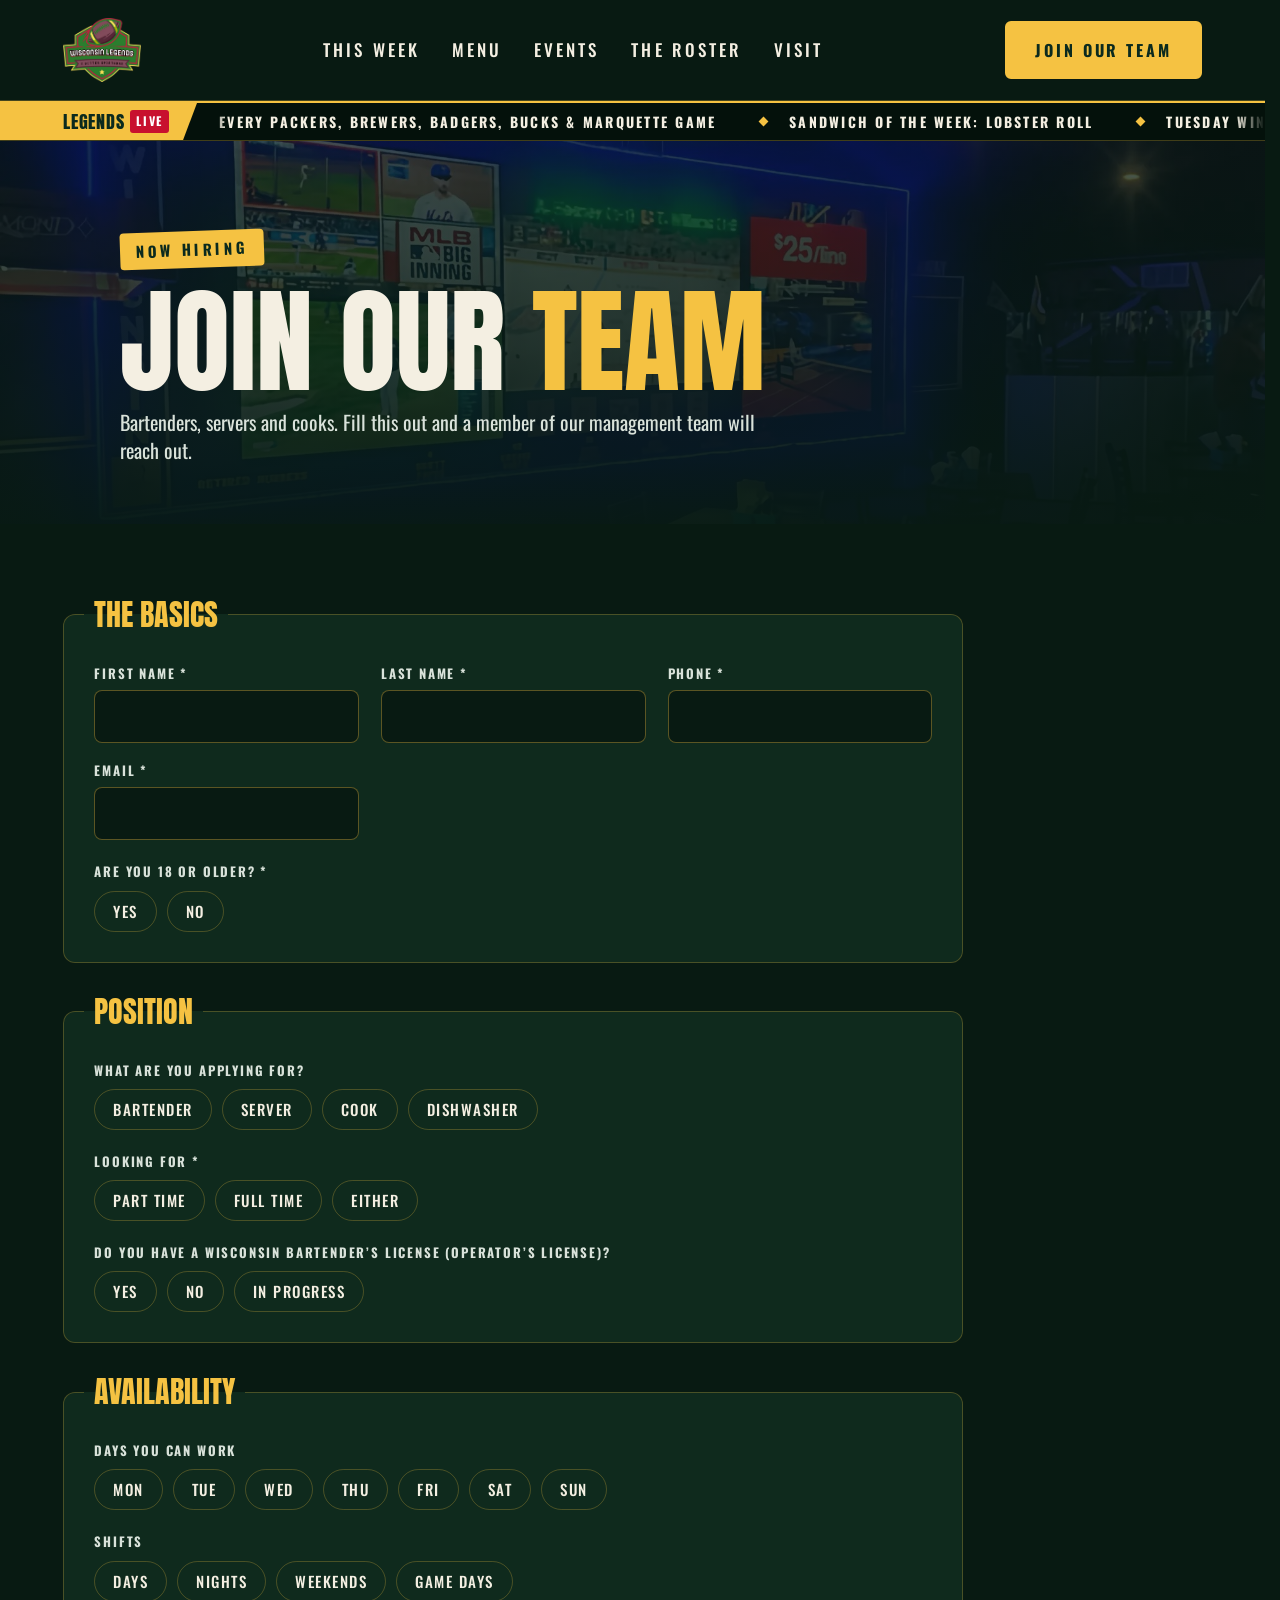
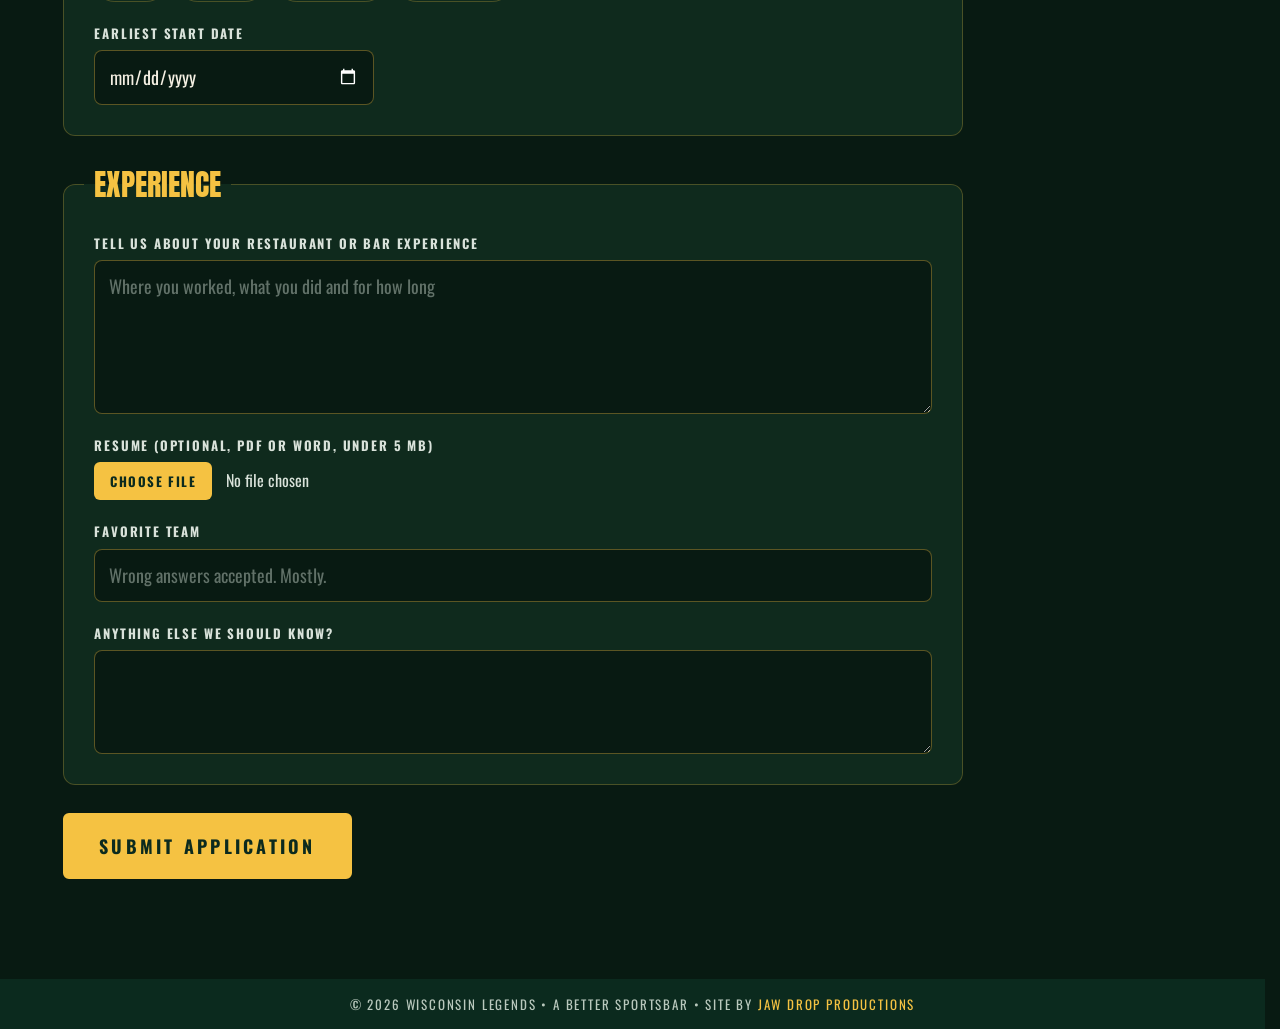
==== commit 36a55e90: "Add files via upload" ====
--- a/apply.html
+++ b/apply.html
@@ -9,7 +9,7 @@
 <link rel="preconnect" href="https://fonts.googleapis.com">
 <link rel="preconnect" href="https://fonts.gstatic.com" crossorigin>
 <link href="https://fonts.googleapis.com/css2?family=Anton&family=Oswald:wght@400;500;700&display=swap" rel="stylesheet">
-<link rel="stylesheet" href="styles.css?v=20261103q">
+<link rel="stylesheet" href="styles.css?v=20261103y">
 </head>
 <body>
 
--- a/styles.css
+++ b/styles.css
@@ -348,3 +348,42 @@
 .hero h1{font-size:clamp(46px,7.2vw,118px)}
 .hero h1 .nw{white-space:nowrap}
 @media (max-width:640px){.hero h1{font-size:9.4vw}}
+
+/* rolling hero word */
+.roll{display:inline-block;position:relative;overflow:hidden;vertical-align:top;height:1em;line-height:1;transition:width .5s cubic-bezier(.2,.7,.2,1)}
+.rw{position:absolute;left:0;top:0;white-space:nowrap;transform:translateY(105%);transition:transform .6s cubic-bezier(.2,.7,.2,1)}
+.rw.on{transform:translateY(0)}
+.rw.out{transform:translateY(-105%)}
+.rw.reset{transition:none}
+.hero h1{font-size:clamp(56px,9vw,150px)}
+@media (max-width:640px){.hero h1{font-size:15vw}}
+@media (prefers-reduced-motion:reduce){.rw,.roll{transition:none}}
+@media (max-width:640px){.hero h1{font-size:13.6vw}}
+.roll{top:-.062em}
+
+.hero{position:relative;overflow:hidden}
+.hero-inner{position:relative;z-index:2}
+.hero-trophy{position:absolute;z-index:1;right:9%;top:50%;transform:translateY(-50%);height:88%;width:auto;max-height:640px;filter:drop-shadow(0 30px 40px rgba(0,0,0,.65)) drop-shadow(0 0 60px rgba(245,194,66,.25))}
+@media (max-width:1100px){.hero-trophy{right:3%;height:70%;opacity:.9}}
+@media (max-width:820px){.hero-trophy{display:none}}
+/* trophy turning left to right */
+.hero-trophy{transform:translateY(-50%) perspective(1400px) rotateY(0deg);animation:trophyTurn 6s ease-in-out infinite;will-change:transform}
+@keyframes trophyTurn{
+  0%{transform:translateY(-50%) perspective(1400px) rotateY(-14deg)}
+  50%{transform:translateY(-50%) perspective(1400px) rotateY(14deg)}
+  100%{transform:translateY(-50%) perspective(1400px) rotateY(-14deg)}
+}
+@media (prefers-reduced-motion:reduce){.hero-trophy{animation:none;transform:translateY(-50%)}}
+
+/* intro loader video */
+html.loading,html.loading body{overflow:hidden}
+.loader{position:fixed;inset:0;z-index:9999;background:#0d2219;display:flex;align-items:center;justify-content:center;transition:opacity .6s ease}
+.loader video{width:100%;height:100%;object-fit:cover;display:block}
+.loader.out{opacity:0;pointer-events:none}
+.loader-skip{position:absolute;right:20px;bottom:20px;background:rgba(4,17,11,.6);color:var(--cream);border:1px solid rgba(245,194,66,.5);border-radius:999px;font:700 12px Oswald,sans-serif;letter-spacing:.2em;text-transform:uppercase;padding:9px 18px;cursor:pointer}
+.loader-skip:hover{border-color:var(--gold);color:var(--gold)}
+.loader{background:radial-gradient(ellipse at 50% 50%,#17291f,#0a120e 80%)}
+@media (max-aspect-ratio:9/16){.loader video{object-fit:contain}}
+
+html{scrollbar-gutter:stable}
+.loader{transition:opacity .8s ease}
